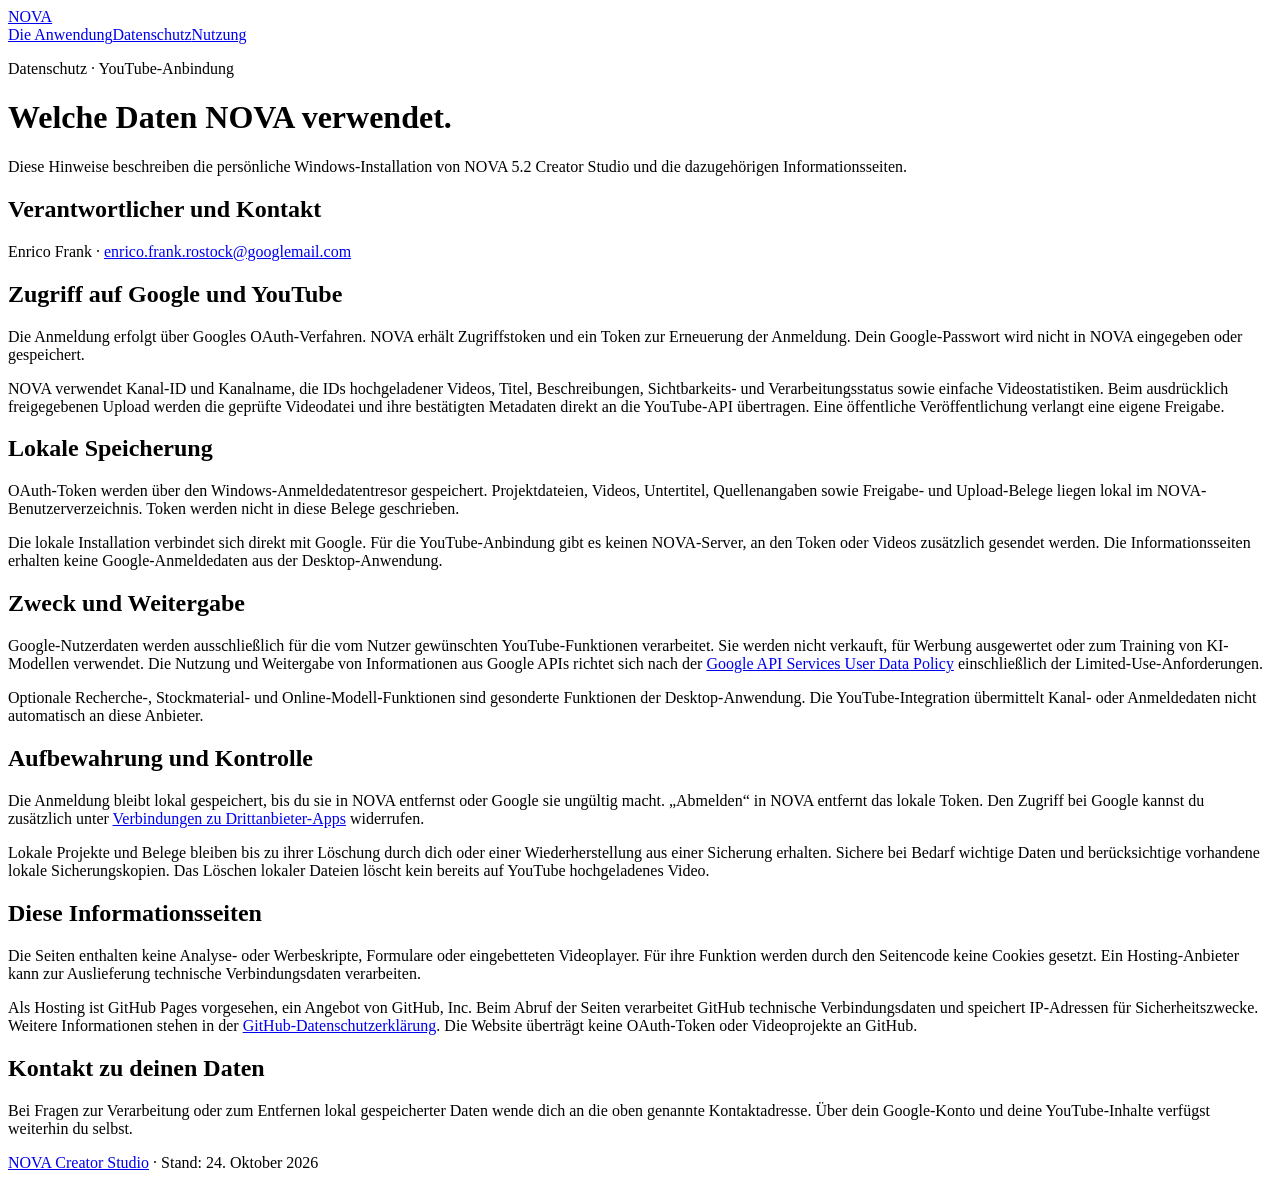
==== datenschutz.html @ 77a78f4c "Publish approved NOVA information page: datenschutz.html" ====
<!doctype html><html lang="de"><head><meta charset="utf-8"><meta name="viewport" content="width=device-width,initial-scale=1"><meta name="description" content="Wie NOVA 5.2 Creator Studio Google- und YouTube-Daten abruft, lokal speichert und nach Freigabe verwendet."><title>Datenschutzhinweise · NOVA Creator Studio</title><link rel="stylesheet" href="style.css"></head><body>
<header><a class="brand" href="index.html">NOVA</a><nav aria-label="Hauptnavigation"><a href="index.html">Die Anwendung</a><a href="datenschutz.html" aria-current="page">Datenschutz</a><a href="nutzung.html">Nutzung</a></nav></header>
<main><p class="eyebrow">Datenschutz · YouTube-Anbindung</p><h1>Welche Daten NOVA verwendet.</h1><p class="intro">Diese Hinweise beschreiben die persönliche Windows-Installation von NOVA 5.2 Creator Studio und die dazugehörigen Informationsseiten.</p>
<h2>Verantwortlicher und Kontakt</h2><p>Enrico Frank · <a href="mailto:enrico.frank.rostock@googlemail.com">enrico.frank.rostock@googlemail.com</a></p>
<h2>Zugriff auf Google und YouTube</h2><p>Die Anmeldung erfolgt über Googles OAuth-Verfahren. NOVA erhält Zugriffstoken und ein Token zur Erneuerung der Anmeldung. Dein Google-Passwort wird nicht in NOVA eingegeben oder gespeichert.</p><p>NOVA verwendet Kanal-ID und Kanalname, die IDs hochgeladener Videos, Titel, Beschreibungen, Sichtbarkeits- und Verarbeitungsstatus sowie einfache Videostatistiken. Beim ausdrücklich freigegebenen Upload werden die geprüfte Videodatei und ihre bestätigten Metadaten direkt an die YouTube-API übertragen. Eine öffentliche Veröffentlichung verlangt eine eigene Freigabe.</p>
<h2>Lokale Speicherung</h2><p>OAuth-Token werden über den Windows-Anmeldedatentresor gespeichert. Projektdateien, Videos, Untertitel, Quellenangaben sowie Freigabe- und Upload-Belege liegen lokal im NOVA-Benutzerverzeichnis. Token werden nicht in diese Belege geschrieben.</p><p>Die lokale Installation verbindet sich direkt mit Google. Für die YouTube-Anbindung gibt es keinen NOVA-Server, an den Token oder Videos zusätzlich gesendet werden. Die Informationsseiten erhalten keine Google-Anmeldedaten aus der Desktop-Anwendung.</p>
<h2>Zweck und Weitergabe</h2><p>Google-Nutzerdaten werden ausschließlich für die vom Nutzer gewünschten YouTube-Funktionen verarbeitet. Sie werden nicht verkauft, für Werbung ausgewertet oder zum Training von KI-Modellen verwendet. Die Nutzung und Weitergabe von Informationen aus Google APIs richtet sich nach der <a href="https://developers.google.com/terms/api-services-user-data-policy">Google API Services User Data Policy</a> einschließlich der Limited-Use-Anforderungen.</p><p>Optionale Recherche-, Stockmaterial- und Online-Modell-Funktionen sind gesonderte Funktionen der Desktop-Anwendung. Die YouTube-Integration übermittelt Kanal- oder Anmeldedaten nicht automatisch an diese Anbieter.</p>
<h2>Aufbewahrung und Kontrolle</h2><p>Die Anmeldung bleibt lokal gespeichert, bis du sie in NOVA entfernst oder Google sie ungültig macht. „Abmelden“ in NOVA entfernt das lokale Token. Den Zugriff bei Google kannst du zusätzlich unter <a href="https://myaccount.google.com/permissions">Verbindungen zu Drittanbieter-Apps</a> widerrufen.</p><p>Lokale Projekte und Belege bleiben bis zu ihrer Löschung durch dich oder einer Wiederherstellung aus einer Sicherung erhalten. Sichere bei Bedarf wichtige Daten und berücksichtige vorhandene lokale Sicherungskopien. Das Löschen lokaler Dateien löscht kein bereits auf YouTube hochgeladenes Video.</p>
<h2>Diese Informationsseiten</h2><p>Die Seiten enthalten keine Analyse- oder Werbeskripte, Formulare oder eingebetteten Videoplayer. Für ihre Funktion werden durch den Seitencode keine Cookies gesetzt. Ein Hosting-Anbieter kann zur Auslieferung technische Verbindungsdaten verarbeiten.</p><p>Als Hosting ist GitHub Pages vorgesehen, ein Angebot von GitHub, Inc. Beim Abruf der Seiten verarbeitet GitHub technische Verbindungsdaten und speichert IP-Adressen für Sicherheitszwecke. Weitere Informationen stehen in der <a href="https://docs.github.com/en/site-policy/privacy-policies/github-general-privacy-statement">GitHub-Datenschutzerklärung</a>. Die Website überträgt keine OAuth-Token oder Videoprojekte an GitHub.</p>
<h2>Kontakt zu deinen Daten</h2><p>Bei Fragen zur Verarbeitung oder zum Entfernen lokal gespeicherter Daten wende dich an die oben genannte Kontaktadresse. Über dein Google-Konto und deine YouTube-Inhalte verfügst weiterhin du selbst.</p></main>
<footer><a href="index.html">NOVA Creator Studio</a> · Stand: 24. Oktober 2026</footer></body></html>
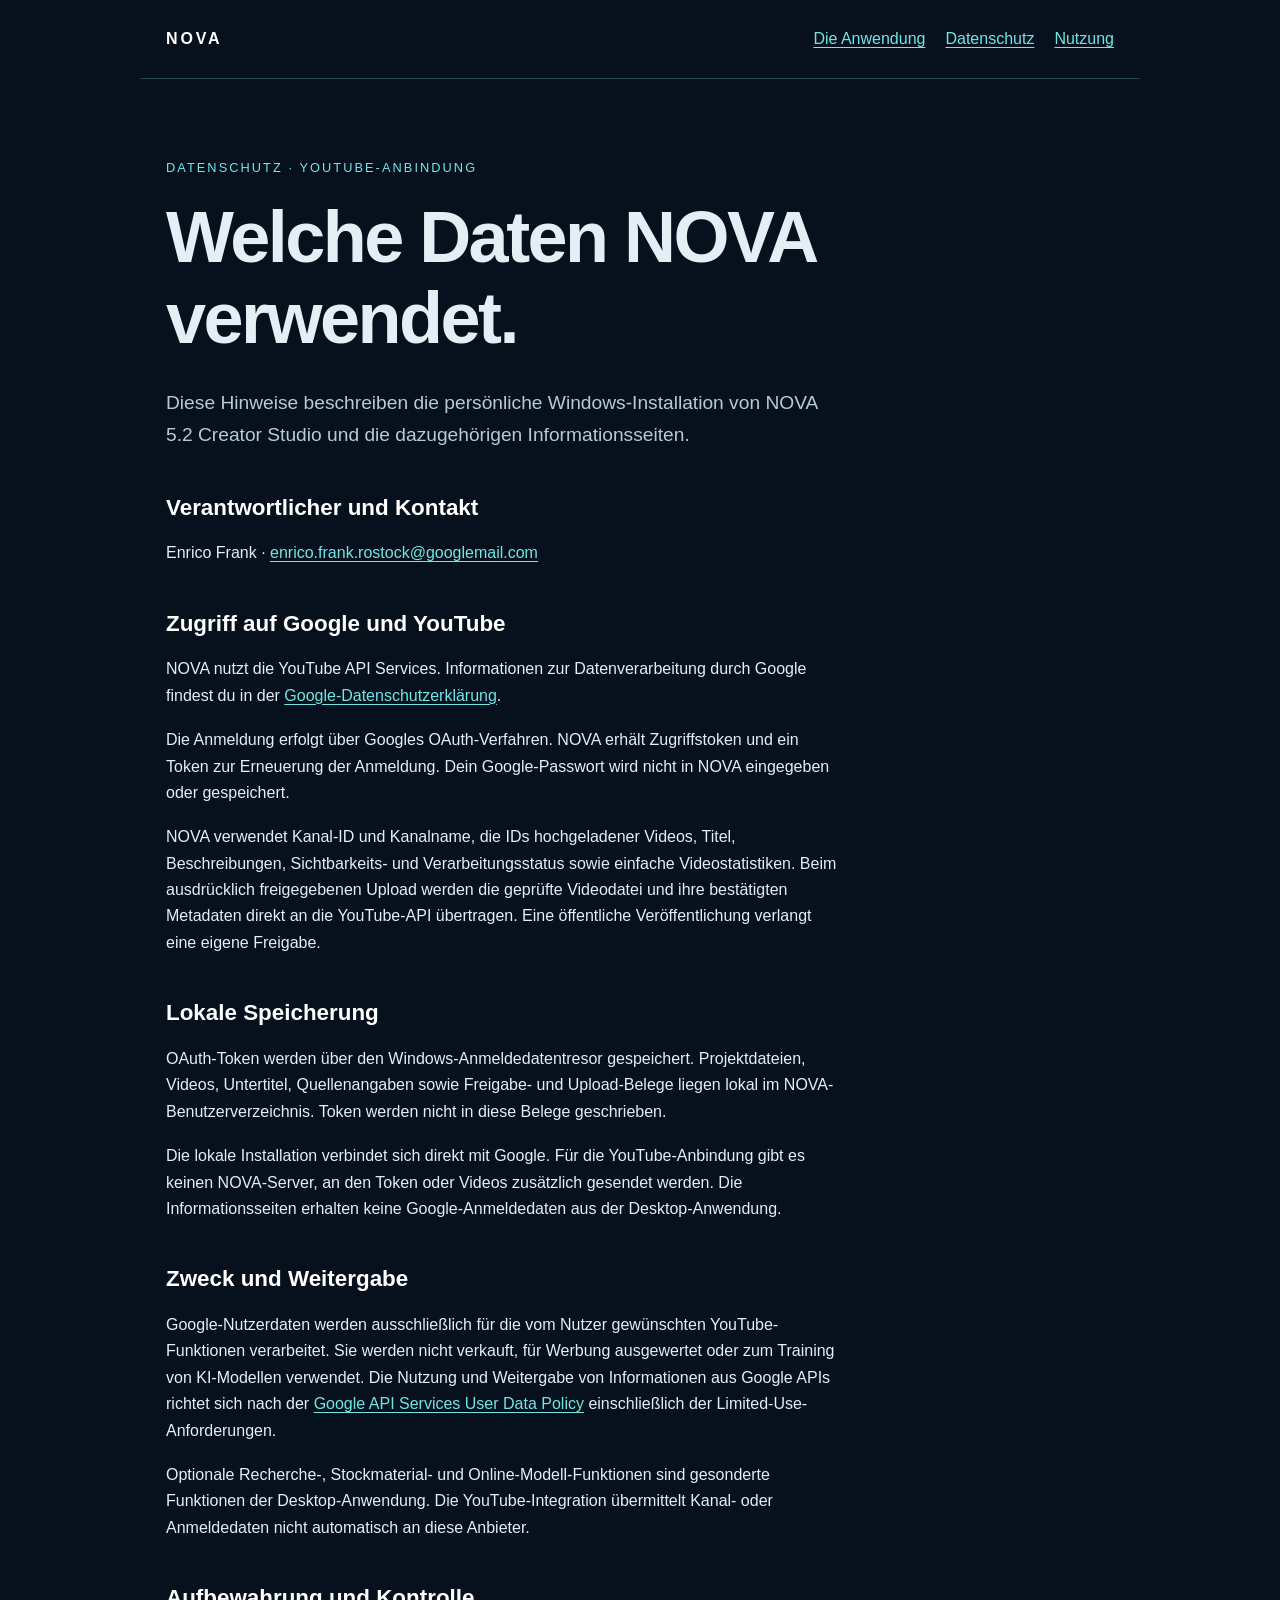
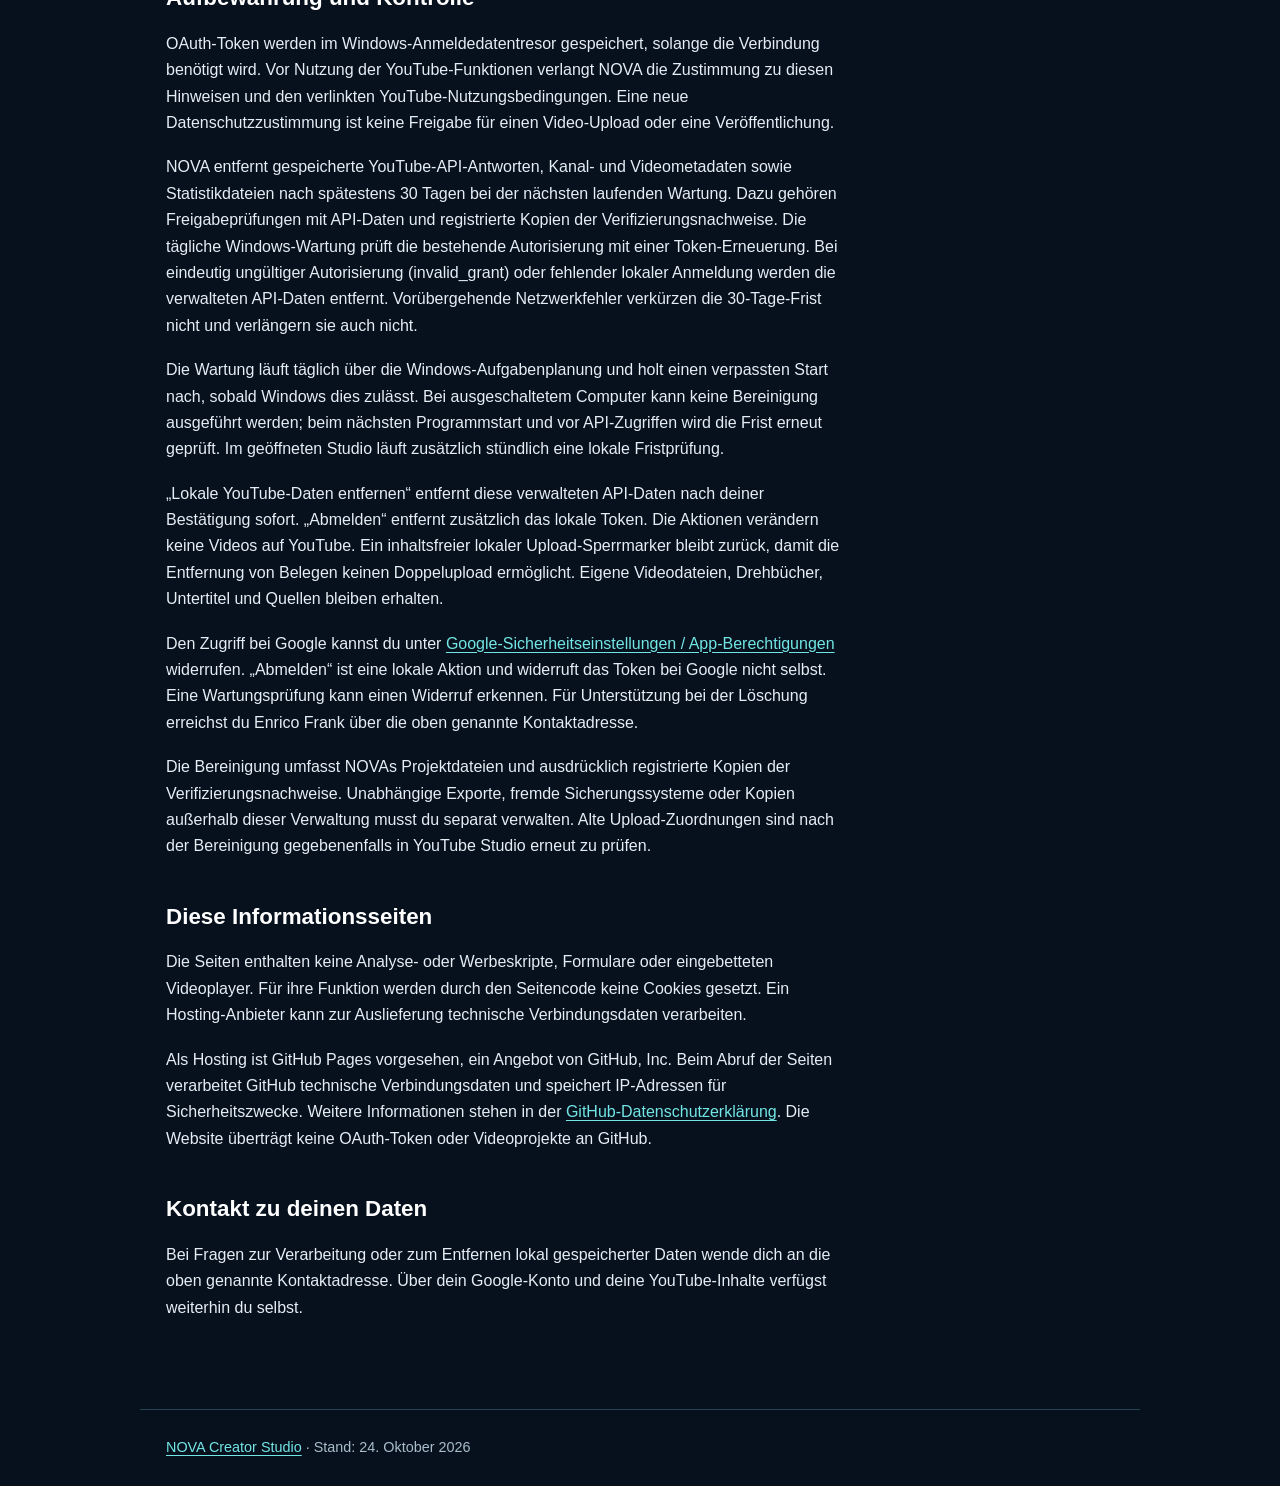
==== commit 3b1eda1b: "Document local YouTube data retention and privacy controls" ====
--- a/datenschutz.html
+++ b/datenschutz.html
@@ -1,12 +1,17 @@
-<!doctype html><html lang="de"><head><meta charset="utf-8"><meta name="viewport" content="width=device-width,initial-scale=1"><meta name="description" content="Wie NOVA 5.2 Creator Studio Google- und YouTube-Daten abruft, lokal speichert und nach Freigabe verwendet."><title>Datenschutzhinweise · NOVA Creator Studio</title><link rel="stylesheet" href="style.css"></head><body>
-<header><a class="brand" href="index.html">NOVA</a><nav aria-label="Hauptnavigation"><a href="index.html">Die Anwendung</a><a href="datenschutz.html" aria-current="page">Datenschutz</a><a href="nutzung.html">Nutzung</a></nav></header>
-<main><p class="eyebrow">Datenschutz · YouTube-Anbindung</p><h1>Welche Daten NOVA verwendet.</h1><p class="intro">Diese Hinweise beschreiben die persönliche Windows-Installation von NOVA 5.2 Creator Studio und die dazugehörigen Informationsseiten.</p>
-<h2>Verantwortlicher und Kontakt</h2><p>Enrico Frank · <a href="mailto:enrico.frank.rostock@googlemail.com">enrico.frank.rostock@googlemail.com</a></p>
-<h2>Zugriff auf Google und YouTube</h2><p>Die Anmeldung erfolgt über Googles OAuth-Verfahren. NOVA erhält Zugriffstoken und ein Token zur Erneuerung der Anmeldung. Dein Google-Passwort wird nicht in NOVA eingegeben oder gespeichert.</p><p>NOVA verwendet Kanal-ID und Kanalname, die IDs hochgeladener Videos, Titel, Beschreibungen, Sichtbarkeits- und Verarbeitungsstatus sowie einfache Videostatistiken. Beim ausdrücklich freigegebenen Upload werden die geprüfte Videodatei und ihre bestätigten Metadaten direkt an die YouTube-API übertragen. Eine öffentliche Veröffentlichung verlangt eine eigene Freigabe.</p>
-<h2>Lokale Speicherung</h2><p>OAuth-Token werden über den Windows-Anmeldedatentresor gespeichert. Projektdateien, Videos, Untertitel, Quellenangaben sowie Freigabe- und Upload-Belege liegen lokal im NOVA-Benutzerverzeichnis. Token werden nicht in diese Belege geschrieben.</p><p>Die lokale Installation verbindet sich direkt mit Google. Für die YouTube-Anbindung gibt es keinen NOVA-Server, an den Token oder Videos zusätzlich gesendet werden. Die Informationsseiten erhalten keine Google-Anmeldedaten aus der Desktop-Anwendung.</p>
-<h2>Zweck und Weitergabe</h2><p>Google-Nutzerdaten werden ausschließlich für die vom Nutzer gewünschten YouTube-Funktionen verarbeitet. Sie werden nicht verkauft, für Werbung ausgewertet oder zum Training von KI-Modellen verwendet. Die Nutzung und Weitergabe von Informationen aus Google APIs richtet sich nach der <a href="https://developers.google.com/terms/api-services-user-data-policy">Google API Services User Data Policy</a> einschließlich der Limited-Use-Anforderungen.</p><p>Optionale Recherche-, Stockmaterial- und Online-Modell-Funktionen sind gesonderte Funktionen der Desktop-Anwendung. Die YouTube-Integration übermittelt Kanal- oder Anmeldedaten nicht automatisch an diese Anbieter.</p>
-<h2>Aufbewahrung und Kontrolle</h2><p>Die Anmeldung bleibt lokal gespeichert, bis du sie in NOVA entfernst oder Google sie ungültig macht. „Abmelden“ in NOVA entfernt das lokale Token. Den Zugriff bei Google kannst du zusätzlich unter <a href="https://myaccount.google.com/permissions">Verbindungen zu Drittanbieter-Apps</a> widerrufen.</p><p>Lokale Projekte und Belege bleiben bis zu ihrer Löschung durch dich oder einer Wiederherstellung aus einer Sicherung erhalten. Sichere bei Bedarf wichtige Daten und berücksichtige vorhandene lokale Sicherungskopien. Das Löschen lokaler Dateien löscht kein bereits auf YouTube hochgeladenes Video.</p>
-<h2>Diese Informationsseiten</h2><p>Die Seiten enthalten keine Analyse- oder Werbeskripte, Formulare oder eingebetteten Videoplayer. Für ihre Funktion werden durch den Seitencode keine Cookies gesetzt. Ein Hosting-Anbieter kann zur Auslieferung technische Verbindungsdaten verarbeiten.</p><p>Als Hosting ist GitHub Pages vorgesehen, ein Angebot von GitHub, Inc. Beim Abruf der Seiten verarbeitet GitHub technische Verbindungsdaten und speichert IP-Adressen für Sicherheitszwecke. Weitere Informationen stehen in der <a href="https://docs.github.com/en/site-policy/privacy-policies/github-general-privacy-statement">GitHub-Datenschutzerklärung</a>. Die Website überträgt keine OAuth-Token oder Videoprojekte an GitHub.</p>
-<h2>Kontakt zu deinen Daten</h2><p>Bei Fragen zur Verarbeitung oder zum Entfernen lokal gespeicherter Daten wende dich an die oben genannte Kontaktadresse. Über dein Google-Konto und deine YouTube-Inhalte verfügst weiterhin du selbst.</p></main>
-<footer><a href="index.html">NOVA Creator Studio</a> · Stand: 24. Oktober 2026</footer></body></html>
+<!doctype html><html lang="de"><head><meta charset="utf-8"><meta name="viewport" content="width=device-width,initial-scale=1"><meta name="description" content="Wie NOVA 5.2 Creator Studio Google- und YouTube-Daten abruft, lokal speichert und nach Freigabe verwendet."><title>Datenschutzhinweise · NOVA Creator Studio</title><link rel="stylesheet" href="style.css"></head><body>
+<header><a class="brand" href="index.html">NOVA</a><nav aria-label="Hauptnavigation"><a href="index.html">Die Anwendung</a><a href="datenschutz.html" aria-current="page">Datenschutz</a><a href="nutzung.html">Nutzung</a></nav></header>
+<main><p class="eyebrow">Datenschutz · YouTube-Anbindung</p><h1>Welche Daten NOVA verwendet.</h1><p class="intro">Diese Hinweise beschreiben die persönliche Windows-Installation von NOVA 5.2 Creator Studio und die dazugehörigen Informationsseiten.</p>
+<h2>Verantwortlicher und Kontakt</h2><p>Enrico Frank · <a href="mailto:enrico.frank.rostock@googlemail.com">enrico.frank.rostock@googlemail.com</a></p>
+<h2>Zugriff auf Google und YouTube</h2><p>NOVA nutzt die YouTube API Services. Informationen zur Datenverarbeitung durch Google findest du in der <a href="https://policies.google.com/privacy">Google-Datenschutzerklärung</a>.</p><p>Die Anmeldung erfolgt über Googles OAuth-Verfahren. NOVA erhält Zugriffstoken und ein Token zur Erneuerung der Anmeldung. Dein Google-Passwort wird nicht in NOVA eingegeben oder gespeichert.</p><p>NOVA verwendet Kanal-ID und Kanalname, die IDs hochgeladener Videos, Titel, Beschreibungen, Sichtbarkeits- und Verarbeitungsstatus sowie einfache Videostatistiken. Beim ausdrücklich freigegebenen Upload werden die geprüfte Videodatei und ihre bestätigten Metadaten direkt an die YouTube-API übertragen. Eine öffentliche Veröffentlichung verlangt eine eigene Freigabe.</p>
+<h2>Lokale Speicherung</h2><p>OAuth-Token werden über den Windows-Anmeldedatentresor gespeichert. Projektdateien, Videos, Untertitel, Quellenangaben sowie Freigabe- und Upload-Belege liegen lokal im NOVA-Benutzerverzeichnis. Token werden nicht in diese Belege geschrieben.</p><p>Die lokale Installation verbindet sich direkt mit Google. Für die YouTube-Anbindung gibt es keinen NOVA-Server, an den Token oder Videos zusätzlich gesendet werden. Die Informationsseiten erhalten keine Google-Anmeldedaten aus der Desktop-Anwendung.</p>
+<h2>Zweck und Weitergabe</h2><p>Google-Nutzerdaten werden ausschließlich für die vom Nutzer gewünschten YouTube-Funktionen verarbeitet. Sie werden nicht verkauft, für Werbung ausgewertet oder zum Training von KI-Modellen verwendet. Die Nutzung und Weitergabe von Informationen aus Google APIs richtet sich nach der <a href="https://developers.google.com/terms/api-services-user-data-policy">Google API Services User Data Policy</a> einschließlich der Limited-Use-Anforderungen.</p><p>Optionale Recherche-, Stockmaterial- und Online-Modell-Funktionen sind gesonderte Funktionen der Desktop-Anwendung. Die YouTube-Integration übermittelt Kanal- oder Anmeldedaten nicht automatisch an diese Anbieter.</p>
+<h2>Aufbewahrung und Kontrolle</h2><p>OAuth-Token werden im Windows-Anmeldedatentresor gespeichert, solange die Verbindung benötigt wird. Vor Nutzung der YouTube-Funktionen verlangt NOVA die Zustimmung zu diesen Hinweisen und den verlinkten YouTube-Nutzungsbedingungen. Eine neue Datenschutzzustimmung ist keine Freigabe für einen Video-Upload oder eine Veröffentlichung.</p>
+<p>NOVA entfernt gespeicherte YouTube-API-Antworten, Kanal- und Videometadaten sowie Statistikdateien nach spätestens 30 Tagen bei der nächsten laufenden Wartung. Dazu gehören Freigabeprüfungen mit API-Daten und registrierte Kopien der Verifizierungsnachweise. Die tägliche Windows-Wartung prüft die bestehende Autorisierung mit einer Token-Erneuerung. Bei eindeutig ungültiger Autorisierung (invalid_grant) oder fehlender lokaler Anmeldung werden die verwalteten API-Daten entfernt. Vorübergehende Netzwerkfehler verkürzen die 30-Tage-Frist nicht und verlängern sie auch nicht.</p>
+<p>Die Wartung läuft täglich über die Windows-Aufgabenplanung und holt einen verpassten Start nach, sobald Windows dies zulässt. Bei ausgeschaltetem Computer kann keine Bereinigung ausgeführt werden; beim nächsten Programmstart und vor API-Zugriffen wird die Frist erneut geprüft. Im geöffneten Studio läuft zusätzlich stündlich eine lokale Fristprüfung.</p>
+<p>„Lokale YouTube-Daten entfernen“ entfernt diese verwalteten API-Daten nach deiner Bestätigung sofort. „Abmelden“ entfernt zusätzlich das lokale Token. Die Aktionen verändern keine Videos auf YouTube. Ein inhaltsfreier lokaler Upload-Sperrmarker bleibt zurück, damit die Entfernung von Belegen keinen Doppelupload ermöglicht. Eigene Videodateien, Drehbücher, Untertitel und Quellen bleiben erhalten.</p>
+<p>Den Zugriff bei Google kannst du unter <a href="https://security.google.com/settings/security/permissions">Google-Sicherheitseinstellungen / App-Berechtigungen</a> widerrufen. „Abmelden“ ist eine lokale Aktion und widerruft das Token bei Google nicht selbst. Eine Wartungsprüfung kann einen Widerruf erkennen. Für Unterstützung bei der Löschung erreichst du Enrico Frank über die oben genannte Kontaktadresse.</p>
+<p>Die Bereinigung umfasst NOVAs Projektdateien und ausdrücklich registrierte Kopien der Verifizierungsnachweise. Unabhängige Exporte, fremde Sicherungssysteme oder Kopien außerhalb dieser Verwaltung musst du separat verwalten. Alte Upload-Zuordnungen sind nach der Bereinigung gegebenenfalls in YouTube Studio erneut zu prüfen.</p><h2>Diese Informationsseiten</h2><p>Die Seiten enthalten keine Analyse- oder Werbeskripte, Formulare oder eingebetteten Videoplayer. Für ihre Funktion werden durch den Seitencode keine Cookies gesetzt. Ein Hosting-Anbieter kann zur Auslieferung technische Verbindungsdaten verarbeiten.</p><p>Als Hosting ist GitHub Pages vorgesehen, ein Angebot von GitHub, Inc. Beim Abruf der Seiten verarbeitet GitHub technische Verbindungsdaten und speichert IP-Adressen für Sicherheitszwecke. Weitere Informationen stehen in der <a href="https://docs.github.com/en/site-policy/privacy-policies/github-general-privacy-statement">GitHub-Datenschutzerklärung</a>. Die Website überträgt keine OAuth-Token oder Videoprojekte an GitHub.</p>
+<h2>Kontakt zu deinen Daten</h2><p>Bei Fragen zur Verarbeitung oder zum Entfernen lokal gespeicherter Daten wende dich an die oben genannte Kontaktadresse. Über dein Google-Konto und deine YouTube-Inhalte verfügst weiterhin du selbst.</p></main>
+<footer><a href="index.html">NOVA Creator Studio</a> · Stand: 24. Oktober 2026</footer></body></html>
 
+
--- a/style.css
+++ b/style.css
@@ -0,0 +1 @@
+:root{color-scheme:dark;font-family:Segoe UI,Arial,sans-serif;background:#07111d;color:#e5edf5;line-height:1.65}*{box-sizing:border-box}body{margin:0}a{color:#72e6e5;text-underline-offset:.2em}a:hover{color:white}a:focus-visible{outline:2px solid #72e6e5;outline-offset:5px}header,main,footer{max-width:1000px;margin:auto;padding:26px}header{display:flex;gap:24px;align-items:center;justify-content:space-between;border-bottom:1px solid #254351}nav{display:flex;gap:20px;flex-wrap:wrap}.brand{font-weight:700;letter-spacing:.18em;text-decoration:none;color:white}main{padding-top:60px;padding-bottom:70px}h1{font-size:clamp(2.2rem,6vw,4.5rem);line-height:1.13;letter-spacing:-.035em;margin:16px 0 28px;max-width:900px}h2{font-size:1.4rem;line-height:1.3;margin-top:42px;color:white}p,li{max-width:76ch}p{margin:18px 0}.eyebrow{color:#72e6e5;font-size:.8rem;letter-spacing:.16em;text-transform:uppercase}.intro{font-size:1.2rem;color:#b6cbd7;max-width:63ch}.notice{padding:18px 22px;border:1px solid #416474;background:#0b1c29;border-radius:8px;max-width:76ch}.steps{list-style:none;padding:0;counter-reset:steps}.steps li{counter-increment:steps;padding:22px 0 22px 56px;position:relative;border-bottom:1px solid #254351}.steps li:before{content:counter(steps,decimal-leading-zero);position:absolute;left:0;top:23px;color:#72e6e5;font-weight:700}.steps strong{display:block;color:white}.links{display:flex;gap:24px;flex-wrap:wrap;margin-top:32px}footer{border-top:1px solid #254351;color:#a8bdca;font-size:.9rem}code{overflow-wrap:anywhere;color:#d3e5f0}small{color:#a8bdca}@media(max-width:650px){header{align-items:flex-start;flex-direction:column;gap:14px}header,main,footer{padding-left:22px;padding-right:22px}main{padding-top:36px}nav{gap:14px;font-size:.9rem}}
